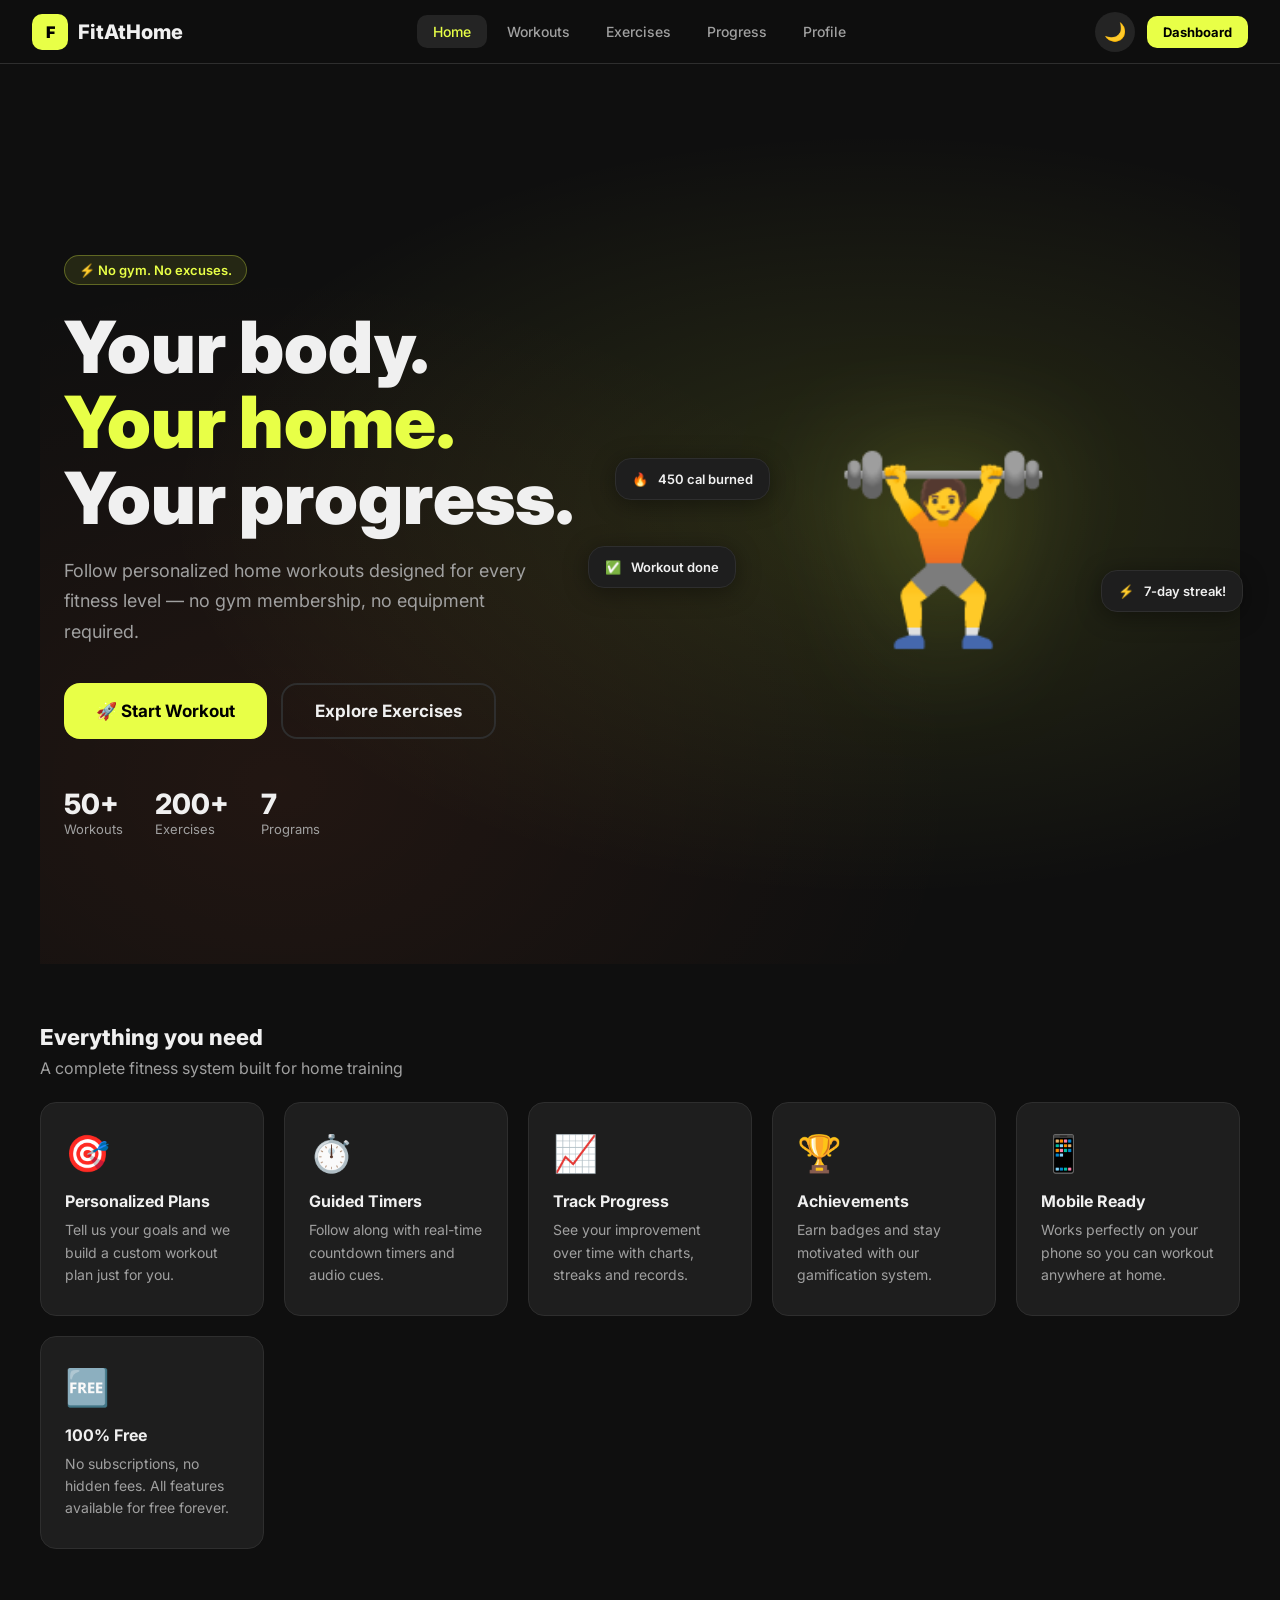
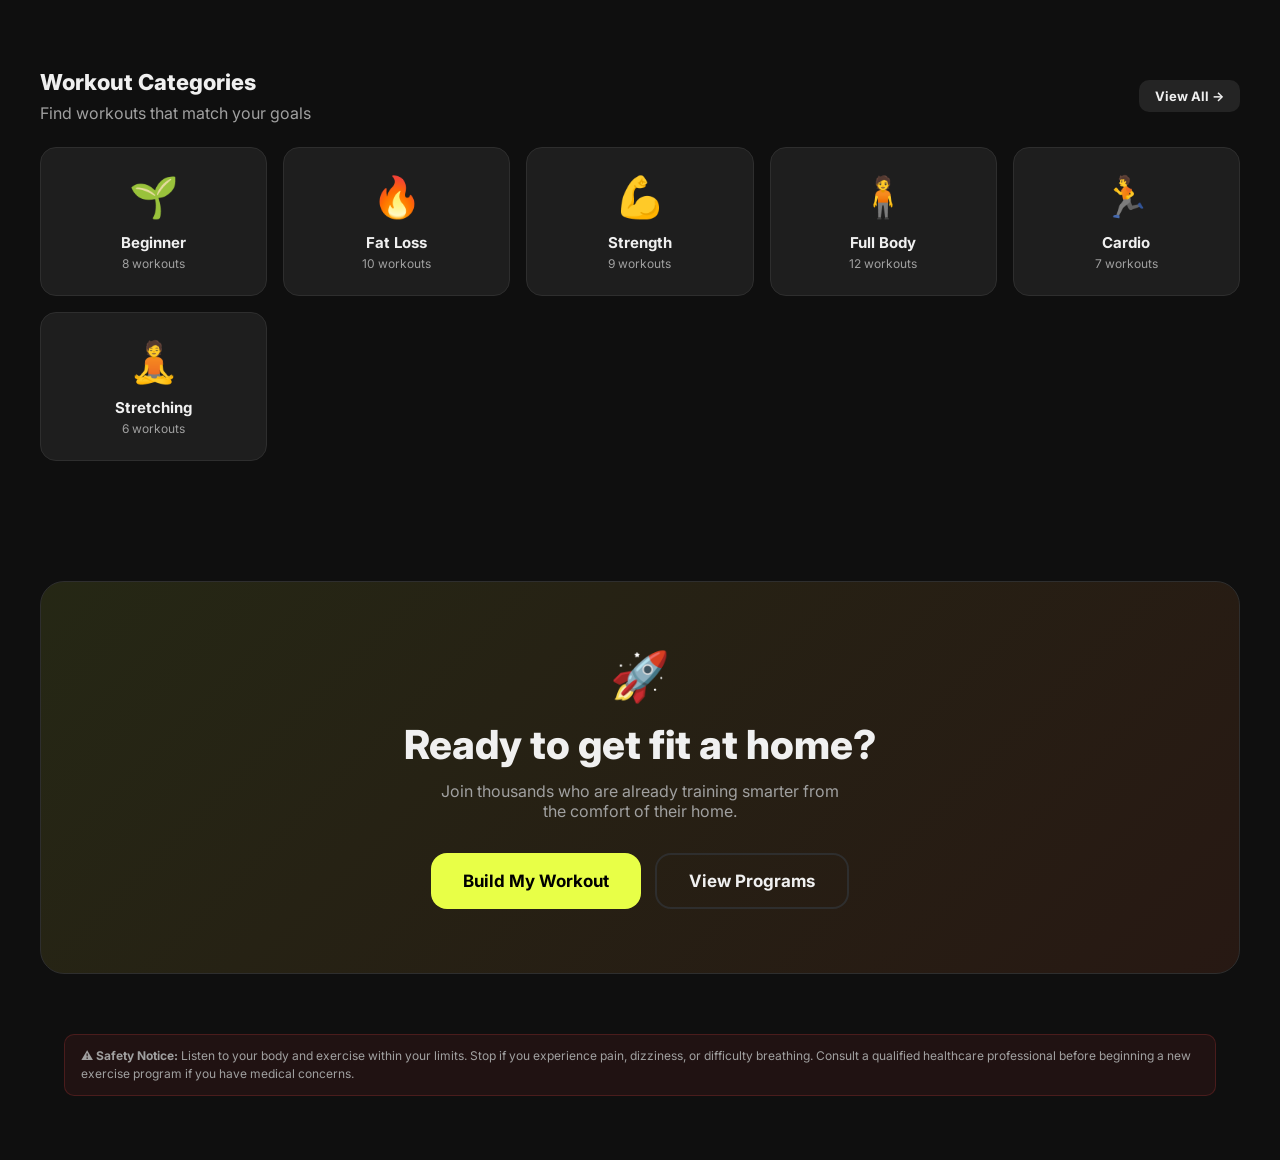
==== index.html @ c784b117 "Initial commit - FitAtHome app" ====
<!DOCTYPE html>
<html lang="en" data-theme="dark">
<head>
  <meta charset="UTF-8" />
  <meta name="viewport" content="width=device-width, initial-scale=1.0" />
  <title>FitAtHome — Your Body. Your Home. Your Progress.</title>
  <link rel="stylesheet" href="style.css" />
  <style>
    .hero { min-height: 100vh; display: flex; align-items: center; padding-top: var(--nav-h); }
    .hero-content { max-width: 640px; }
    .hero-eyebrow { display: inline-flex; align-items: center; gap: 8px; background: rgba(232,255,71,0.1); border: 1px solid rgba(232,255,71,0.3); color: var(--accent); padding: 6px 14px; border-radius: 99px; font-size: 13px; font-weight: 600; margin-bottom: 24px; }
    .hero h1 { margin-bottom: 20px; }
    .hero h1 span { color: var(--accent); }
    .hero-desc { font-size: 18px; color: var(--text2); line-height: 1.7; margin-bottom: 36px; max-width: 500px; }
    .hero-btns { display: flex; gap: 14px; flex-wrap: wrap; margin-bottom: 48px; }
    .hero-stats { display: flex; gap: 32px; flex-wrap: wrap; }
    .hero-stat-num { font-size: 28px; font-weight: 800; }
    .hero-stat-label { font-size: 13px; color: var(--text2); }
    .hero-visual { position: relative; display: flex; align-items: center; justify-content: center; }
    .hero-emoji-main { font-size: 180px; filter: drop-shadow(0 0 60px rgba(232,255,71,0.3)); animation: pulse 3s infinite; }
    .hero-floating { position: absolute; background: var(--card); border: 1px solid var(--border); border-radius: var(--radius); padding: 12px 16px; display: flex; align-items: center; gap: 10px; font-size: 13px; font-weight: 600; box-shadow: var(--shadow); animation: fadeIn 0.6s ease; }
    .hero-float-1 { top: 10%; left: -10%; }
    .hero-float-2 { bottom: 20%; right: -5%; }
    .hero-float-3 { top: 50%; left: -15%; }
    .features-grid { display: grid; grid-template-columns: repeat(auto-fill, minmax(220px, 1fr)); gap: 20px; }
    .feature-card { background: var(--card); border: 1px solid var(--border); border-radius: var(--radius); padding: 28px 24px; transition: all var(--transition); }
    .feature-card:hover { border-color: var(--accent); transform: translateY(-4px); }
    .feature-icon { font-size: 36px; margin-bottom: 16px; }
    .feature-title { font-size: 16px; font-weight: 700; margin-bottom: 8px; }
    .feature-desc { font-size: 14px; color: var(--text2); line-height: 1.6; }
    .category-grid { display: grid; grid-template-columns: repeat(auto-fill, minmax(200px, 1fr)); gap: 16px; }
    .cat-card { background: var(--card); border: 1px solid var(--border); border-radius: var(--radius); padding: 24px 20px; text-align: center; transition: all var(--transition); cursor: pointer; }
    .cat-card:hover { border-color: var(--accent); transform: translateY(-4px); background: rgba(232,255,71,0.05); }
    .cat-icon { font-size: 40px; margin-bottom: 12px; }
    .cat-name { font-size: 15px; font-weight: 700; margin-bottom: 4px; }
    .cat-count { font-size: 12px; color: var(--text2); }
    .cta-section { background: linear-gradient(135deg, rgba(232,255,71,0.1), rgba(255,107,53,0.1)); border: 1px solid var(--border); border-radius: 24px; padding: 64px 48px; text-align: center; }
    .hero-row { display: grid; grid-template-columns: 1fr 1fr; gap: 60px; align-items: center; }
    @media(max-width:768px) { .hero-row { grid-template-columns: 1fr; } .hero-visual { display: none; } .cta-section { padding: 40px 24px; } }
  </style>
</head>
<body>
  <nav class="navbar">
    <div class="nav-brand">
      <div class="nav-logo">F</div>
      <span>FitAtHome</span>
    </div>
    <div class="nav-links">
      <a href="index.html" class="active">Home</a>
      <a href="workouts.html">Workouts</a>
      <a href="exercises.html">Exercises</a>
      <a href="progress.html">Progress</a>
      <a href="profile.html">Profile</a>
    </div>
    <div class="nav-actions">
      <button class="theme-btn" onclick="toggleTheme()" title="Toggle theme">🌙</button>
      <a href="dashboard.html" class="btn btn-accent btn-sm">Dashboard</a>
    </div>
  </nav>

  <div class="page-wrapper">
    <!-- HERO -->
    <section class="hero hero-gradient container">
      <div class="hero-row" style="width:100%">
        <div class="hero-content fade-in">
          <div class="hero-eyebrow">⚡ No gym. No excuses.</div>
          <h1>Your body.<br><span>Your home.</span><br>Your progress.</h1>
          <p class="hero-desc">Follow personalized home workouts designed for every fitness level — no gym membership, no equipment required.</p>
          <div class="hero-btns">
            <a href="dashboard.html" class="btn btn-accent btn-lg">🚀 Start Workout</a>
            <a href="exercises.html" class="btn btn-outline btn-lg">Explore Exercises</a>
          </div>
          <div class="hero-stats">
            <div><div class="hero-stat-num">50+</div><div class="hero-stat-label">Workouts</div></div>
            <div><div class="hero-stat-num">200+</div><div class="hero-stat-label">Exercises</div></div>
            <div><div class="hero-stat-num">7</div><div class="hero-stat-label">Programs</div></div>
          </div>
        </div>
        <div class="hero-visual">
          <div class="hero-emoji-main">🏋️</div>
          <div class="hero-floating hero-float-1"><span>🔥</span> 450 cal burned</div>
          <div class="hero-floating hero-float-2"><span>⚡</span> 7-day streak!</div>
          <div class="hero-floating hero-float-3"><span>✅</span> Workout done</div>
        </div>
      </div>
    </section>

    <!-- FEATURES -->
    <section class="section container">
      <div class="section-header">
        <div>
          <h2>Everything you need</h2>
          <p style="color:var(--text2);margin-top:8px">A complete fitness system built for home training</p>
        </div>
      </div>
      <div class="features-grid">
        <div class="feature-card fade-in">
          <div class="feature-icon">🎯</div>
          <div class="feature-title">Personalized Plans</div>
          <div class="feature-desc">Tell us your goals and we build a custom workout plan just for you.</div>
        </div>
        <div class="feature-card fade-in">
          <div class="feature-icon">⏱️</div>
          <div class="feature-title">Guided Timers</div>
          <div class="feature-desc">Follow along with real-time countdown timers and audio cues.</div>
        </div>
        <div class="feature-card fade-in">
          <div class="feature-icon">📈</div>
          <div class="feature-title">Track Progress</div>
          <div class="feature-desc">See your improvement over time with charts, streaks and records.</div>
        </div>
        <div class="feature-card fade-in">
          <div class="feature-icon">🏆</div>
          <div class="feature-title">Achievements</div>
          <div class="feature-desc">Earn badges and stay motivated with our gamification system.</div>
        </div>
        <div class="feature-card fade-in">
          <div class="feature-icon">📱</div>
          <div class="feature-title">Mobile Ready</div>
          <div class="feature-desc">Works perfectly on your phone so you can workout anywhere at home.</div>
        </div>
        <div class="feature-card fade-in">
          <div class="feature-icon">🆓</div>
          <div class="feature-title">100% Free</div>
          <div class="feature-desc">No subscriptions, no hidden fees. All features available for free forever.</div>
        </div>
      </div>
    </section>

    <!-- WORKOUT CATEGORIES -->
    <section class="section container">
      <div class="section-header">
        <div>
          <h2>Workout Categories</h2>
          <p style="color:var(--text2);margin-top:8px">Find workouts that match your goals</p>
        </div>
        <a href="workouts.html" class="btn btn-ghost btn-sm">View All →</a>
      </div>
      <div class="category-grid">
        <div class="cat-card" onclick="location.href='workouts.html?cat=beginner'">
          <div class="cat-icon">🌱</div>
          <div class="cat-name">Beginner</div>
          <div class="cat-count">8 workouts</div>
        </div>
        <div class="cat-card" onclick="location.href='workouts.html?cat=fatloss'">
          <div class="cat-icon">🔥</div>
          <div class="cat-name">Fat Loss</div>
          <div class="cat-count">10 workouts</div>
        </div>
        <div class="cat-card" onclick="location.href='workouts.html?cat=strength'">
          <div class="cat-icon">💪</div>
          <div class="cat-name">Strength</div>
          <div class="cat-count">9 workouts</div>
        </div>
        <div class="cat-card" onclick="location.href='workouts.html?cat=fullbody'">
          <div class="cat-icon">🧍</div>
          <div class="cat-name">Full Body</div>
          <div class="cat-count">12 workouts</div>
        </div>
        <div class="cat-card" onclick="location.href='workouts.html?cat=cardio'">
          <div class="cat-icon">🏃</div>
          <div class="cat-name">Cardio</div>
          <div class="cat-count">7 workouts</div>
        </div>
        <div class="cat-card" onclick="location.href='workouts.html?cat=stretch'">
          <div class="cat-icon">🧘</div>
          <div class="cat-name">Stretching</div>
          <div class="cat-count">6 workouts</div>
        </div>
      </div>
    </section>

    <!-- CTA -->
    <section class="section container">
      <div class="cta-section">
        <div style="font-size:48px;margin-bottom:16px">🚀</div>
        <h2 style="margin-bottom:12px">Ready to get fit at home?</h2>
        <p style="color:var(--text2);font-size:16px;margin-bottom:32px;max-width:400px;margin-left:auto;margin-right:auto">Join thousands who are already training smarter from the comfort of their home.</p>
        <div style="display:flex;gap:14px;justify-content:center;flex-wrap:wrap">
          <a href="generator.html" class="btn btn-accent btn-lg">Build My Workout</a>
          <a href="plans.html" class="btn btn-outline btn-lg">View Programs</a>
        </div>
      </div>
    </section>

    <!-- DISCLAIMER -->
    <div class="container" style="padding-bottom:40px">
      <div class="disclaimer">⚠️ <strong>Safety Notice:</strong> Listen to your body and exercise within your limits. Stop if you experience pain, dizziness, or difficulty breathing. Consult a qualified healthcare professional before beginning a new exercise program if you have medical concerns.</div>
    </div>
  </div>

  <nav class="bottom-nav">
    <a href="index.html" class="active"><span class="bnav-icon">🏠</span>Home</a>
    <a href="workouts.html"><span class="bnav-icon">💪</span>Workouts</a>
    <a href="exercises.html"><span class="bnav-icon">📚</span>Exercises</a>
    <a href="progress.html"><span class="bnav-icon">📈</span>Progress</a>
    <a href="profile.html"><span class="bnav-icon">👤</span>Profile</a>
  </nav>

  <div id="toast"></div>
  <script src="data.js"></script>
  <script src="app.js"></script>
</body>
</html>
---- style.css ----
/* ============================================
   FITATHOME — Global Stylesheet
   ============================================ */

@import url('https://fonts.googleapis.com/css2?family=Inter:wght@300;400;500;600;700;800;900&display=swap');

/* ---- CSS VARIABLES ---- */
:root {
  --bg: #0f0f0f;
  --bg2: #1a1a1a;
  --bg3: #242424;
  --card: #1e1e1e;
  --border: #2e2e2e;
  --text: #f0f0f0;
  --text2: #a0a0a0;
  --text3: #666;
  --accent: #e8ff47;
  --accent2: #ff6b35;
  --accent3: #00d4aa;
  --accent4: #7c3aed;
  --red: #ef4444;
  --green: #22c55e;
  --blue: #3b82f6;
  --radius: 16px;
  --radius-sm: 10px;
  --shadow: 0 4px 24px rgba(0,0,0,0.4);
  --transition: 0.25s ease;
  --nav-h: 64px;
  --bottom-nav-h: 64px;
}

[data-theme="light"] {
  --bg: #f5f5f5;
  --bg2: #ffffff;
  --bg3: #ebebeb;
  --card: #ffffff;
  --border: #e0e0e0;
  --text: #111111;
  --text2: #555555;
  --text3: #999999;
  --shadow: 0 4px 24px rgba(0,0,0,0.08);
}

/* ---- RESET ---- */
*, *::before, *::after { box-sizing: border-box; margin: 0; padding: 0; }
html { scroll-behavior: smooth; }
body {
  font-family: 'Inter', sans-serif;
  background: var(--bg);
  color: var(--text);
  min-height: 100vh;
  overflow-x: hidden;
  transition: background var(--transition), color var(--transition);
}
a { text-decoration: none; color: inherit; }
ul { list-style: none; }
img { max-width: 100%; }
button { cursor: pointer; font-family: inherit; border: none; outline: none; }
input, select, textarea { font-family: inherit; outline: none; border: none; }

/* ---- SCROLLBAR ---- */
::-webkit-scrollbar { width: 6px; }
::-webkit-scrollbar-track { background: var(--bg); }
::-webkit-scrollbar-thumb { background: var(--border); border-radius: 99px; }

/* ---- TOP NAV ---- */
.navbar {
  position: fixed; top: 0; left: 0; right: 0; z-index: 100;
  height: var(--nav-h);
  background: rgba(15,15,15,0.85);
  backdrop-filter: blur(20px);
  border-bottom: 1px solid var(--border);
  display: flex; align-items: center; justify-content: space-between;
  padding: 0 32px;
  transition: background var(--transition);
}
[data-theme="light"] .navbar { background: rgba(255,255,255,0.9); }
.nav-brand { display: flex; align-items: center; gap: 10px; }
.nav-logo {
  width: 36px; height: 36px; background: var(--accent);
  border-radius: 10px; display: flex; align-items: center; justify-content: center;
  font-weight: 900; font-size: 16px; color: #000;
}
.nav-brand span { font-weight: 800; font-size: 20px; }
.nav-links { display: flex; align-items: center; gap: 4px; }
.nav-links a {
  padding: 8px 16px; border-radius: var(--radius-sm);
  font-weight: 500; font-size: 14px; color: var(--text2);
  transition: all var(--transition);
}
.nav-links a:hover, .nav-links a.active {
  background: var(--bg3); color: var(--text);
}
.nav-links a.active { color: var(--accent); }
.nav-actions { display: flex; align-items: center; gap: 12px; }
.theme-btn {
  width: 40px; height: 40px; border-radius: 50%;
  background: var(--bg3); color: var(--text);
  display: flex; align-items: center; justify-content: center;
  font-size: 18px; transition: all var(--transition);
}
.theme-btn:hover { background: var(--border); }

/* ---- BOTTOM NAV (mobile) ---- */
.bottom-nav {
  display: none;
  position: fixed; bottom: 0; left: 0; right: 0; z-index: 100;
  height: var(--bottom-nav-h);
  background: var(--bg2);
  border-top: 1px solid var(--border);
  padding: 0 8px;
  justify-content: space-around; align-items: center;
}
.bottom-nav a {
  display: flex; flex-direction: column; align-items: center; gap: 2px;
  font-size: 10px; font-weight: 500; color: var(--text3);
  padding: 8px 12px; border-radius: var(--radius-sm);
  transition: all var(--transition); flex: 1;
}
.bottom-nav a .bnav-icon { font-size: 22px; }
.bottom-nav a.active { color: var(--accent); }

/* ---- LAYOUT ---- */
.page-wrapper {
  padding-top: var(--nav-h);
  padding-bottom: 24px;
  min-height: 100vh;
}
.container { max-width: 1200px; margin: 0 auto; padding: 0 24px; }
.section { padding: 60px 0; }
.section-sm { padding: 40px 0; }

/* ---- TYPOGRAPHY ---- */
.page-title { font-size: 32px; font-weight: 800; margin-bottom: 8px; }
.page-sub { font-size: 16px; color: var(--text2); margin-bottom: 32px; }
h1 { font-size: clamp(36px, 6vw, 72px); font-weight: 900; line-height: 1.05; }
h2 { font-size: clamp(24px, 4vw, 40px); font-weight: 800; line-height: 1.2; }
h3 { font-size: 20px; font-weight: 700; }
h4 { font-size: 16px; font-weight: 600; }

/* ---- BUTTONS ---- */
.btn {
  display: inline-flex; align-items: center; justify-content: center; gap: 8px;
  padding: 12px 24px; border-radius: var(--radius-sm);
  font-weight: 700; font-size: 15px; transition: all var(--transition);
  white-space: nowrap;
}
.btn-accent { background: var(--accent); color: #000; }
.btn-accent:hover { background: #d4e800; transform: translateY(-2px); }
.btn-outline {
  background: transparent; border: 2px solid var(--border); color: var(--text);
}
.btn-outline:hover { border-color: var(--accent); color: var(--accent); }
.btn-ghost { background: var(--bg3); color: var(--text); }
.btn-ghost:hover { background: var(--border); }
.btn-danger { background: var(--red); color: #fff; }
.btn-danger:hover { background: #dc2626; }
.btn-green { background: var(--green); color: #fff; }
.btn-lg { padding: 16px 32px; font-size: 17px; border-radius: var(--radius); }
.btn-sm { padding: 8px 16px; font-size: 13px; }

/* ---- CARDS ---- */
.card {
  background: var(--card); border: 1px solid var(--border);
  border-radius: var(--radius); padding: 24px;
  transition: all var(--transition);
}
.card:hover { border-color: var(--accent); transform: translateY(-2px); box-shadow: var(--shadow); }
.card-sm { padding: 16px; border-radius: var(--radius-sm); }

/* ---- BADGE ---- */
.badge {
  display: inline-flex; align-items: center; gap: 4px;
  padding: 4px 10px; border-radius: 99px;
  font-size: 12px; font-weight: 600;
}
.badge-green { background: rgba(34,197,94,0.15); color: var(--green); }
.badge-yellow { background: rgba(234,179,8,0.15); color: #eab308; }
.badge-red { background: rgba(239,68,68,0.15); color: var(--red); }
.badge-blue { background: rgba(59,130,246,0.15); color: var(--blue); }
.badge-purple { background: rgba(124,58,237,0.15); color: var(--accent4); }
.badge-accent { background: rgba(232,255,71,0.15); color: var(--accent); }

/* ---- GRID ---- */
.grid-2 { display: grid; grid-template-columns: repeat(2, 1fr); gap: 20px; }
.grid-3 { display: grid; grid-template-columns: repeat(3, 1fr); gap: 20px; }
.grid-4 { display: grid; grid-template-columns: repeat(4, 1fr); gap: 20px; }
.grid-auto { display: grid; grid-template-columns: repeat(auto-fill, minmax(280px, 1fr)); gap: 20px; }

/* ---- PROGRESS BAR ---- */
.progress-bar {
  width: 100%; height: 6px; background: var(--bg3);
  border-radius: 99px; overflow: hidden;
}
.progress-fill {
  height: 100%; background: var(--accent);
  border-radius: 99px; transition: width 0.6s ease;
}
.progress-fill.green { background: var(--green); }
.progress-fill.blue { background: var(--blue); }
.progress-fill.orange { background: var(--accent2); }

/* ---- STAT CARD ---- */
.stat-card {
  background: var(--card); border: 1px solid var(--border);
  border-radius: var(--radius); padding: 20px 24px;
  display: flex; flex-direction: column; gap: 8px;
  transition: all var(--transition);
}
.stat-card:hover { border-color: var(--accent); transform: translateY(-2px); }
.stat-label { font-size: 13px; color: var(--text2); font-weight: 500; }
.stat-value { font-size: 32px; font-weight: 800; }
.stat-sub { font-size: 12px; color: var(--text3); }
.stat-icon { font-size: 28px; }

/* ---- FORM ELEMENTS ---- */
.input {
  width: 100%; padding: 12px 16px; border-radius: var(--radius-sm);
  background: var(--bg3); border: 1px solid var(--border);
  color: var(--text); font-size: 14px; transition: all var(--transition);
}
.input:focus { border-color: var(--accent); background: var(--bg2); }
.input::placeholder { color: var(--text3); }
.select {
  width: 100%; padding: 12px 16px; border-radius: var(--radius-sm);
  background: var(--bg3); border: 1px solid var(--border);
  color: var(--text); font-size: 14px; appearance: none;
  cursor: pointer; transition: all var(--transition);
}
.select:focus { border-color: var(--accent); }
.label { font-size: 13px; font-weight: 600; color: var(--text2); margin-bottom: 6px; display: block; }
.form-group { display: flex; flex-direction: column; gap: 6px; margin-bottom: 16px; }

/* ---- SEARCH BAR ---- */
.search-wrap { position: relative; }
.search-wrap .search-icon {
  position: absolute; left: 14px; top: 50%; transform: translateY(-50%);
  font-size: 18px; color: var(--text3);
}
.search-wrap .input { padding-left: 44px; }

/* ---- TABS ---- */
.tabs { display: flex; gap: 4px; background: var(--bg3); padding: 4px; border-radius: var(--radius-sm); width: fit-content; flex-wrap: wrap; }
.tab-btn {
  padding: 8px 18px; border-radius: 8px; font-size: 14px; font-weight: 600;
  color: var(--text2); background: transparent; transition: all var(--transition);
}
.tab-btn.active { background: var(--accent); color: #000; }
.tab-btn:hover:not(.active) { background: var(--border); color: var(--text); }

/* ---- SECTION HEADER ---- */
.section-header { display: flex; align-items: center; justify-content: space-between; margin-bottom: 24px; flex-wrap: wrap; gap: 12px; }
.section-header h2 { font-size: 22px; }

/* ---- DIVIDER ---- */
.divider { height: 1px; background: var(--border); margin: 32px 0; }

/* ---- TOOLTIP ---- */
.tag {
  display: inline-flex; align-items: center; gap: 4px;
  padding: 4px 10px; border-radius: 99px; font-size: 12px; font-weight: 500;
  background: var(--bg3); color: var(--text2);
}

/* ---- ANIMATIONS ---- */
@keyframes fadeIn { from { opacity: 0; transform: translateY(16px); } to { opacity: 1; transform: translateY(0); } }
@keyframes pulse { 0%, 100% { transform: scale(1); } 50% { transform: scale(1.05); } }
@keyframes spin { to { transform: rotate(360deg); } }
@keyframes shimmer { 0% { background-position: -200% 0; } 100% { background-position: 200% 0; } }
@keyframes countdown { from { stroke-dashoffset: 0; } to { stroke-dashoffset: 283; } }

.fade-in { animation: fadeIn 0.4s ease forwards; }
.pulse { animation: pulse 2s infinite; }

/* ---- WORKOUT CARD ---- */
.workout-card {
  background: var(--card); border: 1px solid var(--border);
  border-radius: var(--radius); overflow: hidden;
  transition: all var(--transition); cursor: pointer;
}
.workout-card:hover { border-color: var(--accent); transform: translateY(-4px); box-shadow: var(--shadow); }
.workout-card-img {
  height: 160px; display: flex; align-items: center; justify-content: center;
  font-size: 64px; background: var(--bg3); position: relative;
}
.workout-card-body { padding: 16px; }
.workout-card-title { font-size: 16px; font-weight: 700; margin-bottom: 6px; }
.workout-card-meta { display: flex; gap: 12px; flex-wrap: wrap; margin-top: 10px; }
.workout-card-meta span { font-size: 12px; color: var(--text2); display: flex; align-items: center; gap: 4px; }

/* ---- EXERCISE CARD ---- */
.exercise-card {
  background: var(--card); border: 1px solid var(--border);
  border-radius: var(--radius); padding: 20px;
  transition: all var(--transition); cursor: pointer;
}
.exercise-card:hover { border-color: var(--accent); transform: translateY(-2px); }
.exercise-icon { font-size: 40px; margin-bottom: 12px; }
.exercise-name { font-size: 16px; font-weight: 700; margin-bottom: 4px; }
.exercise-muscle { font-size: 13px; color: var(--text2); margin-bottom: 10px; }

/* ---- MODAL ---- */
.modal-overlay {
  display: none; position: fixed; inset: 0; z-index: 200;
  background: rgba(0,0,0,0.7); backdrop-filter: blur(4px);
  align-items: center; justify-content: center; padding: 20px;
}
.modal-overlay.open { display: flex; }
.modal {
  background: var(--bg2); border: 1px solid var(--border);
  border-radius: var(--radius); padding: 32px; max-width: 560px;
  width: 100%; max-height: 90vh; overflow-y: auto;
  animation: fadeIn 0.3s ease;
}
.modal-header { display: flex; justify-content: space-between; align-items: center; margin-bottom: 24px; }
.modal-close {
  width: 32px; height: 32px; border-radius: 50%; background: var(--bg3);
  color: var(--text); font-size: 18px; display: flex; align-items: center; justify-content: center;
}

/* ---- ACHIEVEMENT BADGE ---- */
.achievement {
  display: flex; flex-direction: column; align-items: center; gap: 8px;
  padding: 20px 16px; background: var(--card); border: 1px solid var(--border);
  border-radius: var(--radius); text-align: center; transition: all var(--transition);
}
.achievement.unlocked { border-color: var(--accent); background: rgba(232,255,71,0.05); }
.achievement.locked { opacity: 0.4; }
.achievement-icon { font-size: 36px; }
.achievement-name { font-size: 13px; font-weight: 700; }
.achievement-desc { font-size: 11px; color: var(--text2); }

/* ---- CHART ---- */
.chart-bar-wrap { display: flex; align-items: flex-end; gap: 8px; height: 100px; }
.chart-bar-col { display: flex; flex-direction: column; align-items: center; gap: 4px; flex: 1; }
.chart-bar {
  width: 100%; background: var(--accent); border-radius: 4px 4px 0 0;
  transition: height 0.6s ease; min-height: 4px;
}
.chart-bar.empty { background: var(--bg3); }
.chart-label { font-size: 11px; color: var(--text3); }

/* ---- CIRCULAR PROGRESS ---- */
.circle-wrap { position: relative; display: inline-flex; align-items: center; justify-content: center; }
.circle-wrap svg { transform: rotate(-90deg); }
.circle-bg { fill: none; stroke: var(--bg3); }
.circle-fill { fill: none; stroke: var(--accent); stroke-linecap: round; transition: stroke-dashoffset 0.6s ease; }
.circle-text { position: absolute; text-align: center; }
.circle-text .value { font-size: 24px; font-weight: 800; }
.circle-text .unit { font-size: 11px; color: var(--text2); }

/* ---- PLAN DAY CARD ---- */
.plan-day {
  display: flex; align-items: center; gap: 16px;
  padding: 14px 18px; background: var(--card); border: 1px solid var(--border);
  border-radius: var(--radius-sm); transition: all var(--transition); cursor: pointer;
}
.plan-day:hover { border-color: var(--accent); }
.plan-day.completed { border-color: var(--green); background: rgba(34,197,94,0.05); }
.plan-day.locked { opacity: 0.5; cursor: not-allowed; }
.plan-day-num {
  width: 36px; height: 36px; border-radius: 50%; background: var(--bg3);
  display: flex; align-items: center; justify-content: center;
  font-weight: 700; font-size: 14px; flex-shrink: 0;
}
.plan-day.completed .plan-day-num { background: var(--green); color: #fff; }
.plan-day-info { flex: 1; }
.plan-day-title { font-size: 14px; font-weight: 600; }
.plan-day-meta { font-size: 12px; color: var(--text2); }

/* ---- HERO GRADIENT ---- */
.hero-gradient {
  background: radial-gradient(ellipse at 70% 50%, rgba(232,255,71,0.12) 0%, transparent 60%),
              radial-gradient(ellipse at 20% 80%, rgba(255,107,53,0.08) 0%, transparent 50%),
              var(--bg);
}

/* ---- GLOW ---- */
.glow { box-shadow: 0 0 40px rgba(232,255,71,0.2); }

/* ---- SKELETON ---- */
.skeleton {
  background: linear-gradient(90deg, var(--bg3) 25%, var(--border) 50%, var(--bg3) 75%);
  background-size: 200% 100%;
  animation: shimmer 1.5s infinite; border-radius: var(--radius-sm);
}

/* ---- TOAST ---- */
#toast {
  position: fixed; bottom: 80px; left: 50%; transform: translateX(-50%);
  background: var(--bg2); border: 1px solid var(--border); border-radius: var(--radius-sm);
  padding: 12px 24px; font-size: 14px; font-weight: 500;
  z-index: 999; opacity: 0; transition: opacity 0.3s;
  pointer-events: none; white-space: nowrap;
}
#toast.show { opacity: 1; }

/* ---- DISCLAIMER ---- */
.disclaimer {
  background: rgba(239,68,68,0.08); border: 1px solid rgba(239,68,68,0.2);
  border-radius: var(--radius-sm); padding: 12px 16px;
  font-size: 12px; color: var(--text2); line-height: 1.5;
}

/* ---- RESPONSIVE ---- */
@media (max-width: 768px) {
  .navbar { padding: 0 16px; }
  .nav-links { display: none; }
  .bottom-nav { display: flex; }
  .page-wrapper { padding-bottom: calc(var(--bottom-nav-h) + 16px); }
  .container { padding: 0 16px; }
  .grid-2, .grid-3, .grid-4 { grid-template-columns: 1fr; }
  .section { padding: 32px 0; }
  .page-title { font-size: 24px; }
  h1 { font-size: 36px; }
}
@media (min-width: 769px) and (max-width: 1024px) {
  .grid-4 { grid-template-columns: repeat(2, 1fr); }
  .grid-3 { grid-template-columns: repeat(2, 1fr); }
}
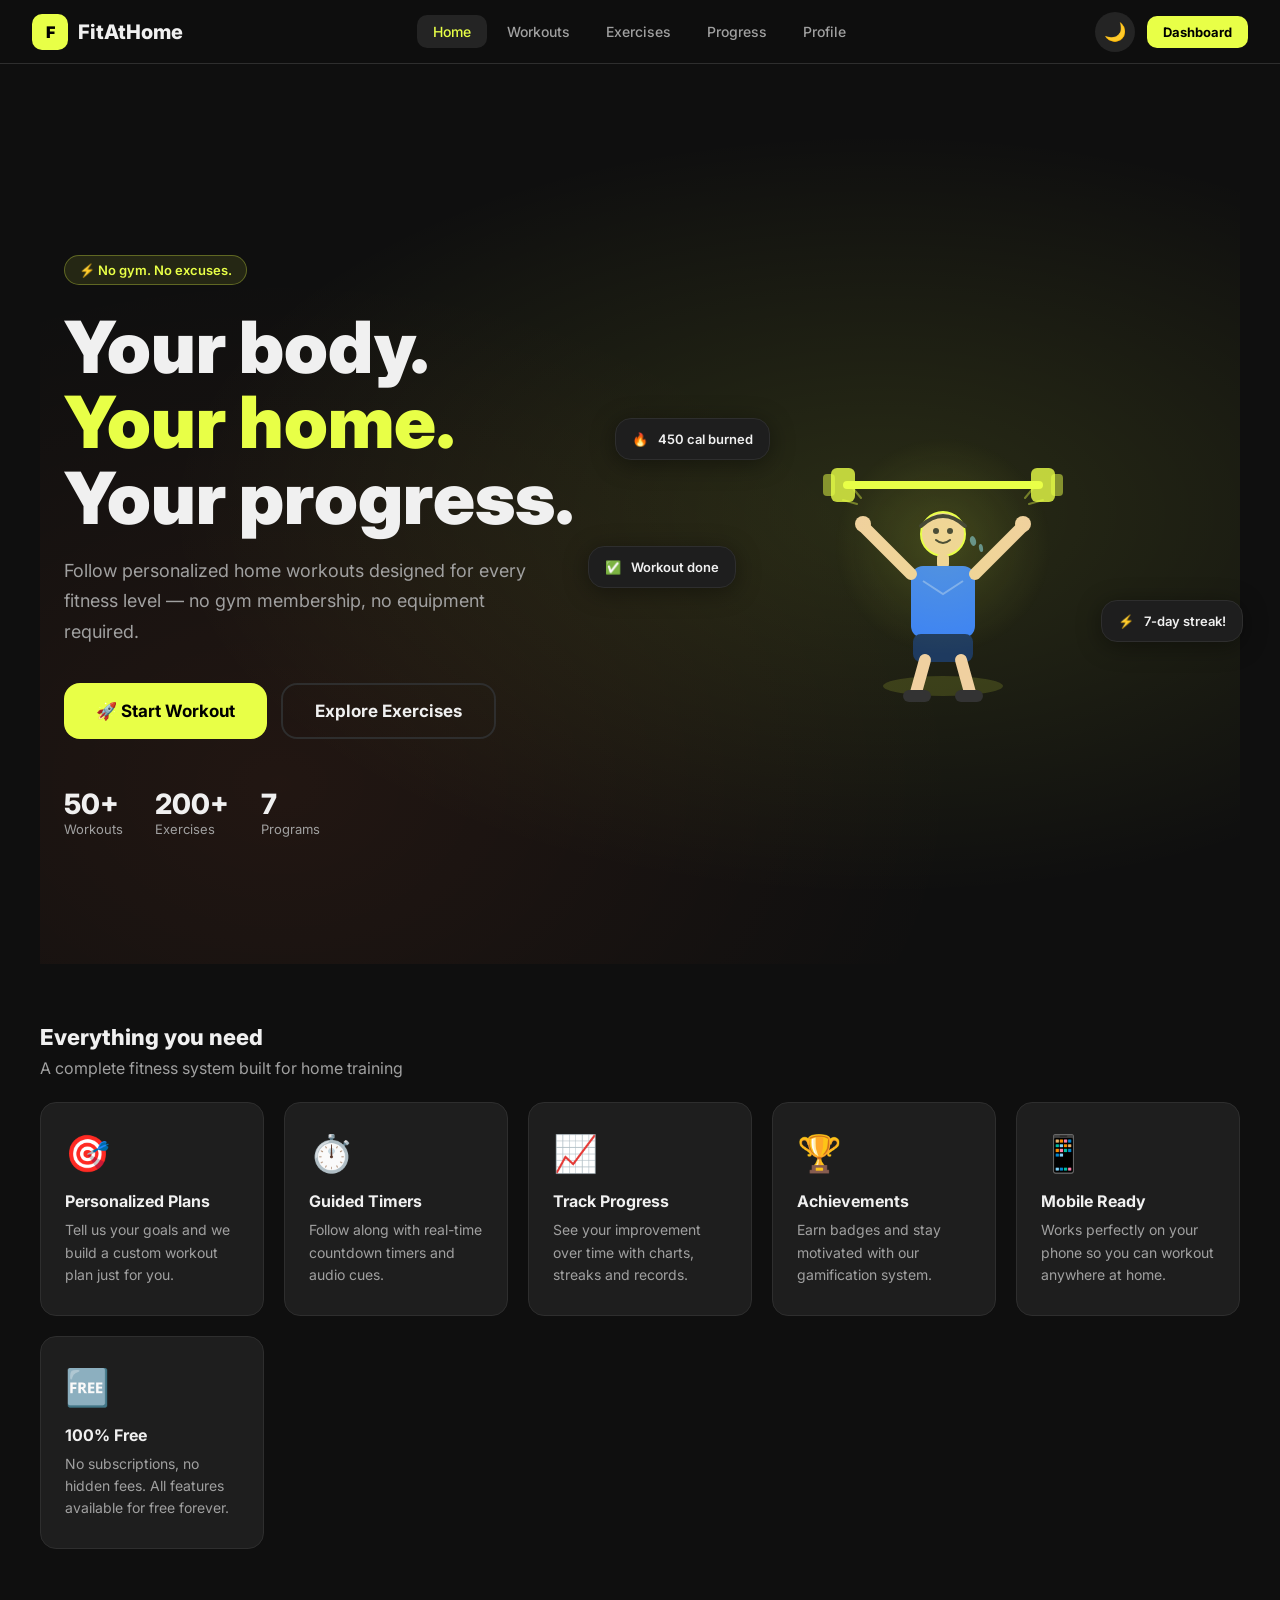
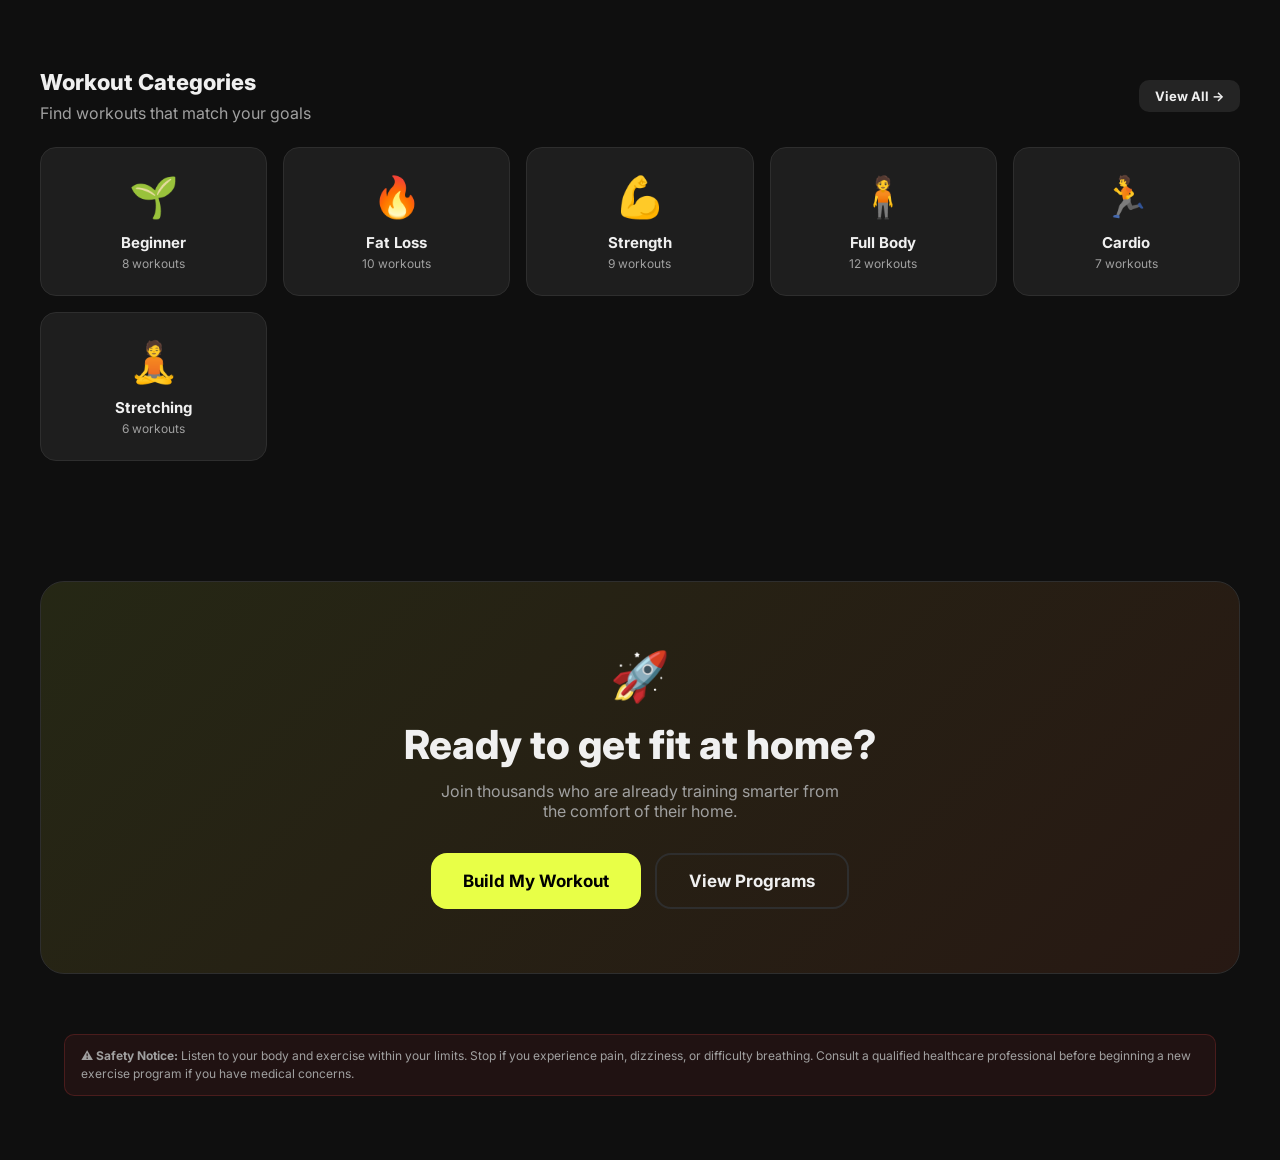
==== commit e4372c4b: "Add animated human lifting figure to hero" ====
--- a/index.html
+++ b/index.html
@@ -22,6 +22,43 @@
     .hero-float-1 { top: 10%; left: -10%; }
     .hero-float-2 { bottom: 20%; right: -5%; }
     .hero-float-3 { top: 50%; left: -15%; }
+
+    /* HUMAN FIGURE ANIMATIONS */
+    @keyframes liftBar {
+      0%,100% { transform: translateY(0px); }
+      50% { transform: translateY(-18px); }
+    }
+    @keyframes armUp {
+      0%,100% { transform: rotate(30deg); transform-origin: 50% 0%; }
+      50% { transform: rotate(-30deg); transform-origin: 50% 0%; }
+    }
+    @keyframes armDown {
+      0%,100% { transform: rotate(-30deg); transform-origin: 50% 0%; }
+      50% { transform: rotate(30deg); transform-origin: 50% 0%; }
+    }
+    @keyframes squat {
+      0%,100% { transform: translateY(0px); }
+      50% { transform: translateY(12px); }
+    }
+    @keyframes headBob {
+      0%,100% { transform: translateY(0px); }
+      50% { transform: translateY(-4px); }
+    }
+    @keyframes legSwing {
+      0%,100% { transform: rotate(0deg); transform-origin: top center; }
+      50% { transform: rotate(20deg); transform-origin: top center; }
+    }
+    @keyframes glowPulse {
+      0%,100% { opacity: 0.3; }
+      50% { opacity: 0.7; }
+    }
+    .figure-wrap { position: relative; width: 280px; height: 320px; display: flex; align-items: center; justify-content: center; }
+    .figure-glow { position: absolute; width: 220px; height: 220px; background: radial-gradient(circle, rgba(232,255,71,0.15) 0%, transparent 70%); border-radius: 50%; animation: glowPulse 2s infinite; }
+    .lifter-body { animation: squat 1.8s ease-in-out infinite; }
+    .lifter-bar { animation: liftBar 1.8s ease-in-out infinite; }
+    .lifter-head { animation: headBob 1.8s ease-in-out infinite; }
+    .lifter-arm-l { animation: armUp 1.8s ease-in-out infinite; transform-origin: 50px 100px; }
+    .lifter-arm-r { animation: armDown 1.8s ease-in-out infinite; transform-origin: 130px 100px; }
     .features-grid { display: grid; grid-template-columns: repeat(auto-fill, minmax(220px, 1fr)); gap: 20px; }
     .feature-card { background: var(--card); border: 1px solid var(--border); border-radius: var(--radius); padding: 28px 24px; transition: all var(--transition); }
     .feature-card:hover { border-color: var(--accent); transform: translateY(-4px); }
@@ -77,7 +114,83 @@
           </div>
         </div>
         <div class="hero-visual">
-          <div class="hero-emoji-main">🏋️</div>
+          <div class="figure-wrap">
+            <div class="figure-glow"></div>
+            <!-- Animated Human Lifting SVG -->
+            <svg width="280" height="320" viewBox="0 0 280 320" fill="none" xmlns="http://www.w3.org/2000/svg">
+              <!-- GLOW SHADOW -->
+              <ellipse cx="140" cy="300" rx="60" ry="10" fill="rgba(232,255,71,0.15)"/>
+
+              <!-- BARBELL (animated up/down) -->
+              <g class="lifter-bar">
+                <rect x="40" y="95" width="200" height="8" rx="4" fill="#e8ff47"/>
+                <rect x="28" y="82" width="24" height="34" rx="6" fill="#e8ff47" opacity="0.8"/>
+                <rect x="228" y="82" width="24" height="34" rx="6" fill="#e8ff47" opacity="0.8"/>
+                <rect x="20" y="88" width="12" height="22" rx="4" fill="#e8ff47" opacity="0.5"/>
+                <rect x="248" y="88" width="12" height="22" rx="4" fill="#e8ff47" opacity="0.5"/>
+              </g>
+
+              <!-- BODY GROUP (squats slightly) -->
+              <g class="lifter-body">
+                <!-- HEAD -->
+                <g class="lifter-head">
+                  <circle cx="140" cy="148" r="22" fill="#f0d0a0" stroke="#e8ff47" stroke-width="2"/>
+                  <!-- eyes -->
+                  <circle cx="133" cy="145" r="3" fill="#333"/>
+                  <circle cx="147" cy="145" r="3" fill="#333"/>
+                  <!-- smile -->
+                  <path d="M133 154 Q140 160 147 154" stroke="#333" stroke-width="2" fill="none" stroke-linecap="round"/>
+                  <!-- hair -->
+                  <path d="M118 140 Q140 120 162 140" stroke="#333" stroke-width="4" fill="none" stroke-linecap="round"/>
+                </g>
+
+                <!-- NECK -->
+                <rect x="134" y="168" width="12" height="14" rx="4" fill="#f0d0a0"/>
+
+                <!-- TORSO -->
+                <rect x="108" y="180" width="64" height="72" rx="12" fill="#3b82f6"/>
+                <!-- shirt detail -->
+                <path d="M120 195 L140 208 L160 195" stroke="rgba(255,255,255,0.3)" stroke-width="2" fill="none"/>
+
+                <!-- LEFT ARM -->
+                <g class="lifter-arm-l">
+                  <line x1="108" y1="188" x2="60" y2="140" stroke="#f0d0a0" stroke-width="12" stroke-linecap="round"/>
+                  <circle cx="60" cy="138" r="8" fill="#f0d0a0"/>
+                </g>
+
+                <!-- RIGHT ARM -->
+                <g class="lifter-arm-r">
+                  <line x1="172" y1="188" x2="220" y2="140" stroke="#f0d0a0" stroke-width="12" stroke-linecap="round"/>
+                  <circle cx="220" cy="138" r="8" fill="#f0d0a0"/>
+                </g>
+
+                <!-- SHORTS -->
+                <rect x="110" y="248" width="60" height="28" rx="8" fill="#1e3a5f"/>
+
+                <!-- LEFT LEG -->
+                <line x1="122" y1="274" x2="112" y2="310" stroke="#f0d0a0" stroke-width="12" stroke-linecap="round"/>
+                <rect x="100" y="304" width="28" height="12" rx="6" fill="#333"/>
+
+                <!-- RIGHT LEG -->
+                <line x1="158" y1="274" x2="168" y2="310" stroke="#f0d0a0" stroke-width="12" stroke-linecap="round"/>
+                <rect x="152" y="304" width="28" height="12" rx="6" fill="#333"/>
+              </g>
+
+              <!-- SWEAT DROPS -->
+              <g opacity="0.6">
+                <ellipse cx="170" cy="155" rx="3" ry="5" fill="#7ec8e3" transform="rotate(-15 170 155)"/>
+                <ellipse cx="178" cy="162" rx="2" ry="4" fill="#7ec8e3" transform="rotate(-10 178 162)"/>
+              </g>
+
+              <!-- EFFORT LINES -->
+              <g stroke="#e8ff47" stroke-width="2" opacity="0.4" stroke-linecap="round">
+                <line x1="58" y1="112" x2="48" y2="100"/>
+                <line x1="54" y1="118" x2="40" y2="114"/>
+                <line x1="222" y1="112" x2="232" y2="100"/>
+                <line x1="226" y1="118" x2="240" y2="114"/>
+              </g>
+            </svg>
+          </div>
           <div class="hero-floating hero-float-1"><span>🔥</span> 450 cal burned</div>
           <div class="hero-floating hero-float-2"><span>⚡</span> 7-day streak!</div>
           <div class="hero-floating hero-float-3"><span>✅</span> Workout done</div>
